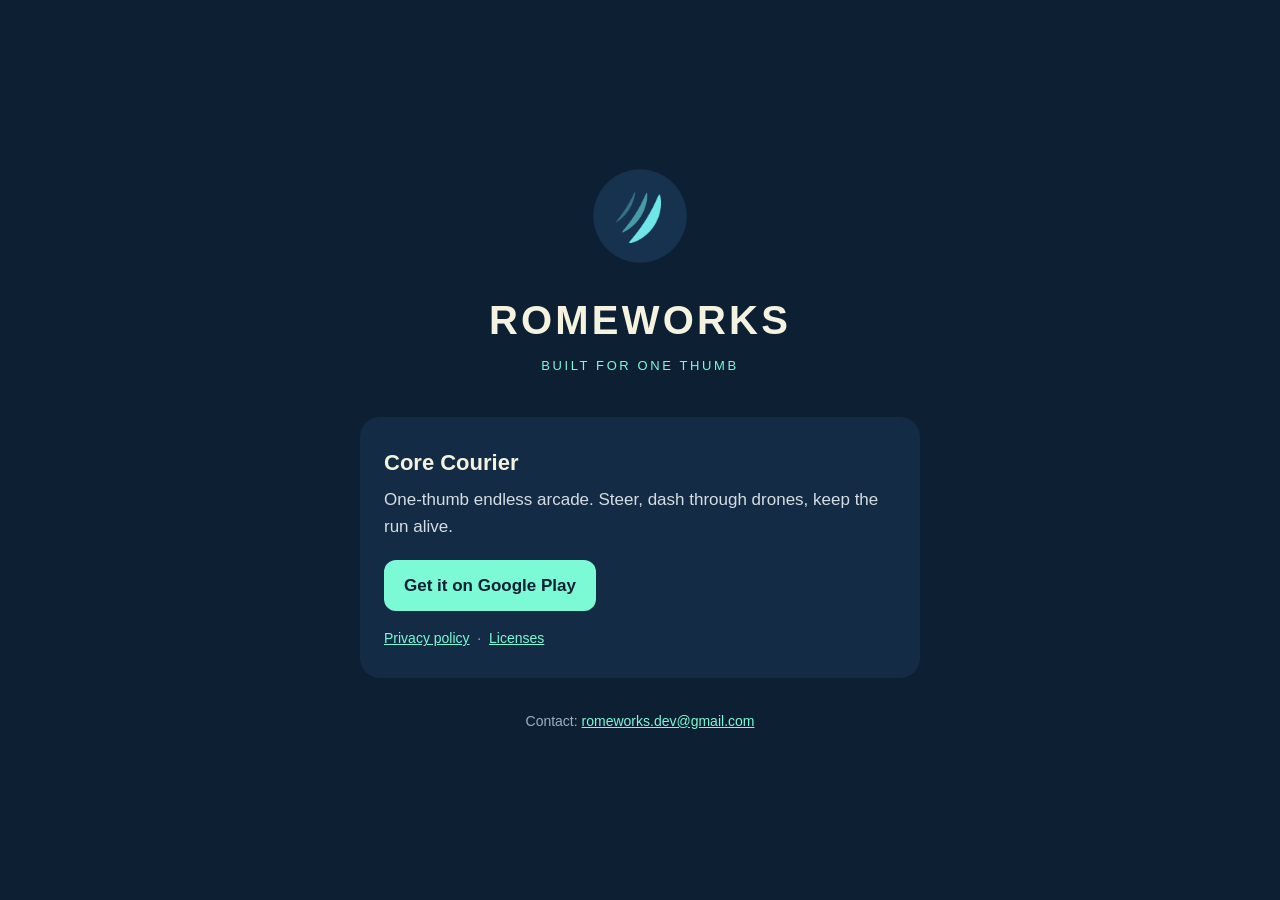
==== index.html @ 3db1e162 "Publish the Romeworks root site and app-ads.txt AdMob verifies an app by fetching app-ads.txt from t" ====
<!doctype html>
<html lang="en">
<head>
<meta charset="utf-8">
<meta name="viewport" content="width=device-width, initial-scale=1">
<title>Romeworks</title>
<meta name="description" content="Romeworks makes small, fast games and apps for phones, built for one thumb.">
<link rel="icon" type="image/png" href="icon.png">
<style>
  :root { --ink: #0d1f33; --panel: #132b44; --cream: #f5f2df; --mint: #7cf9d5; --muted: #9bb1bd; }
  * { box-sizing: border-box; }
  body { margin: 0; min-height: 100vh; background: var(--ink); color: var(--cream);
         font: 17px/1.6 -apple-system, "Segoe UI", Roboto, "Noto Sans", sans-serif;
         display: flex; align-items: center; justify-content: center; padding: 48px 16px; }
  main { width: 100%; max-width: 560px; text-align: center; }
  .mark { width: 96px; height: 96px; }
  h1 { font-size: 40px; letter-spacing: 0.08em; margin: 16px 0 4px; }
  .tag { color: var(--mint); letter-spacing: 0.2em; font-size: 13px; text-transform: uppercase; margin: 0 0 40px; }
  section { background: var(--panel); border-radius: 20px; padding: 28px 24px; text-align: left; }
  h2 { font-size: 22px; margin: 0 0 6px; }
  p { margin: 0 0 14px; color: #d5dde3; }
  a { color: var(--mint); }
  .play { display: inline-block; background: var(--mint); color: var(--ink); text-decoration: none;
          font-weight: 600; padding: 12px 20px; border-radius: 12px; margin: 6px 0 16px; }
  .small { font-size: 14px; color: var(--muted); margin: 0; }
  footer { margin-top: 32px; font-size: 14px; color: var(--muted); }
</style>
</head>
<body>
<main>
  <img class="mark" src="icon.png" alt="Romeworks logo">
  <h1>ROMEWORKS</h1>
  <p class="tag">Built for one thumb</p>

  <section>
    <h2>Core Courier</h2>
    <p>One-thumb endless arcade. Steer, dash through drones, keep the run alive.</p>
    <a class="play" href="https://play.google.com/store/apps/details?id=core.courier">Get it on Google Play</a>
    <p class="small">
      <a href="https://romeonombrejr.github.io/core-courier-site/privacy.html">Privacy policy</a>
      &nbsp;·&nbsp;
      <a href="https://romeonombrejr.github.io/core-courier-site/licenses.html">Licenses</a>
    </p>
  </section>

  <footer>Contact: <a href="mailto:romeworks.dev@gmail.com">romeworks.dev@gmail.com</a></footer>
</main>
</body>
</html>
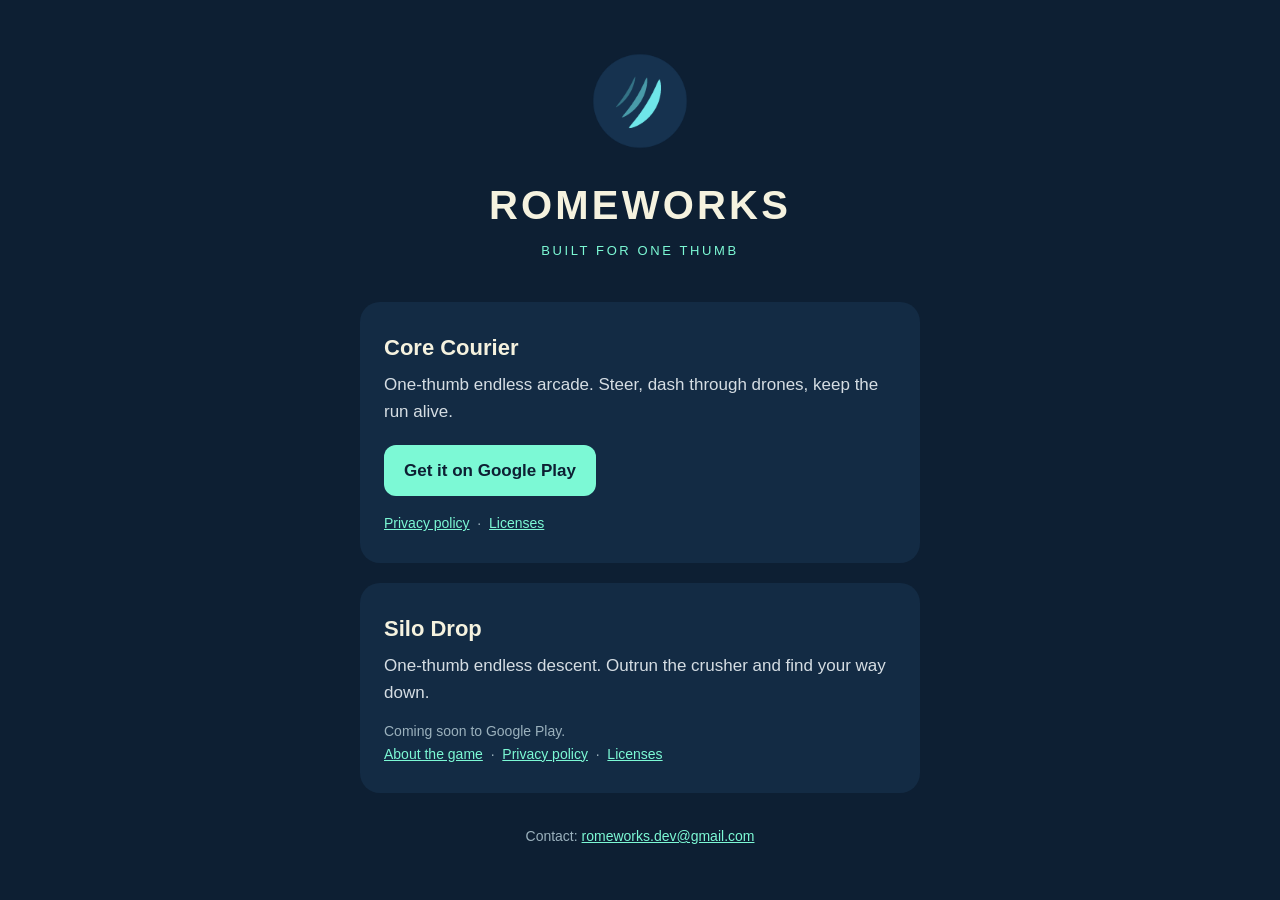
==== commit 6fa35ae4: "Add Silo Drop: its page, privacy policy and licenses silo-drop/ is copied from docs/ in the silo-dro" ====
--- a/index.html
+++ b/index.html
@@ -17,6 +17,7 @@
   h1 { font-size: 40px; letter-spacing: 0.08em; margin: 16px 0 4px; }
   .tag { color: var(--mint); letter-spacing: 0.2em; font-size: 13px; text-transform: uppercase; margin: 0 0 40px; }
   section { background: var(--panel); border-radius: 20px; padding: 28px 24px; text-align: left; }
+  section + section { margin-top: 20px; }
   h2 { font-size: 22px; margin: 0 0 6px; }
   p { margin: 0 0 14px; color: #d5dde3; }
   a { color: var(--mint); }
@@ -43,6 +44,19 @@
     </p>
   </section>
 
+  <section>
+    <h2>Silo Drop</h2>
+    <p>One-thumb endless descent. Outrun the crusher and find your way down.</p>
+    <p class="small">Coming soon to Google Play.</p>
+    <p class="small">
+      <a href="silo-drop/">About the game</a>
+      &nbsp;·&nbsp;
+      <a href="silo-drop/privacy.html">Privacy policy</a>
+      &nbsp;·&nbsp;
+      <a href="silo-drop/licenses.html">Licenses</a>
+    </p>
+  </section>
+
   <footer>Contact: <a href="mailto:romeworks.dev@gmail.com">romeworks.dev@gmail.com</a></footer>
 </main>
 </body>
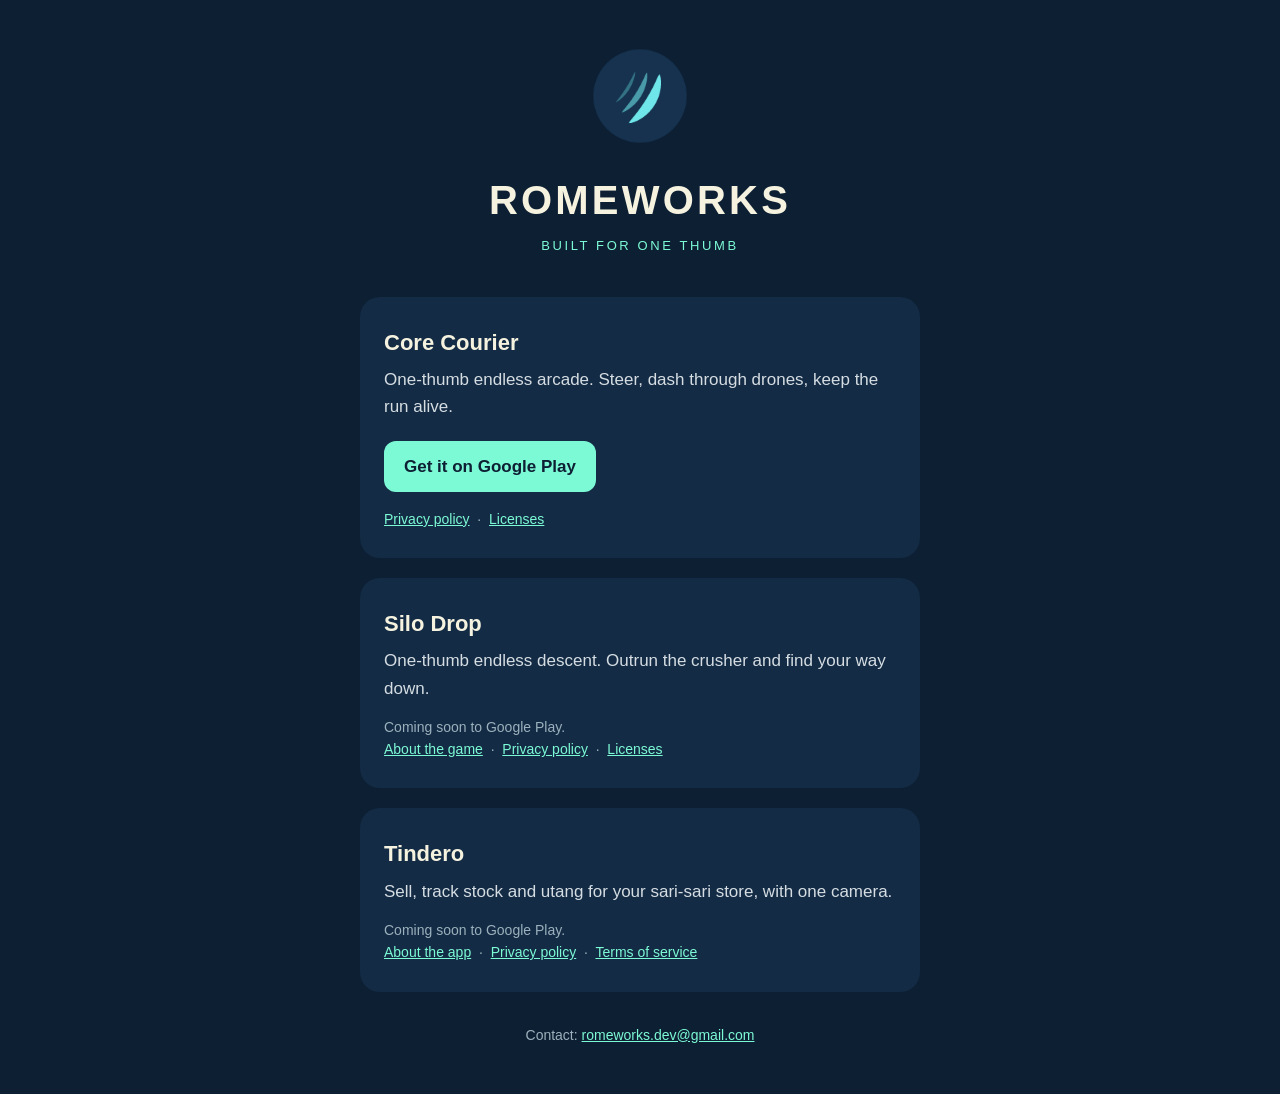
==== commit 1e538d6f: "Add Tindero: its page, privacy policy and terms of service Co-Authored-By: Claude Opus 5.5 <noreply@" ====
--- a/index.html
+++ b/index.html
@@ -57,6 +57,19 @@
     </p>
   </section>
 
+  <section>
+    <h2>Tindero</h2>
+    <p>Sell, track stock and utang for your sari-sari store, with one camera.</p>
+    <p class="small">Coming soon to Google Play.</p>
+    <p class="small">
+      <a href="tindero/">About the app</a>
+      &nbsp;·&nbsp;
+      <a href="tindero/privacy.html">Privacy policy</a>
+      &nbsp;·&nbsp;
+      <a href="tindero/terms.html">Terms of service</a>
+    </p>
+  </section>
+
   <footer>Contact: <a href="mailto:romeworks.dev@gmail.com">romeworks.dev@gmail.com</a></footer>
 </main>
 </body>
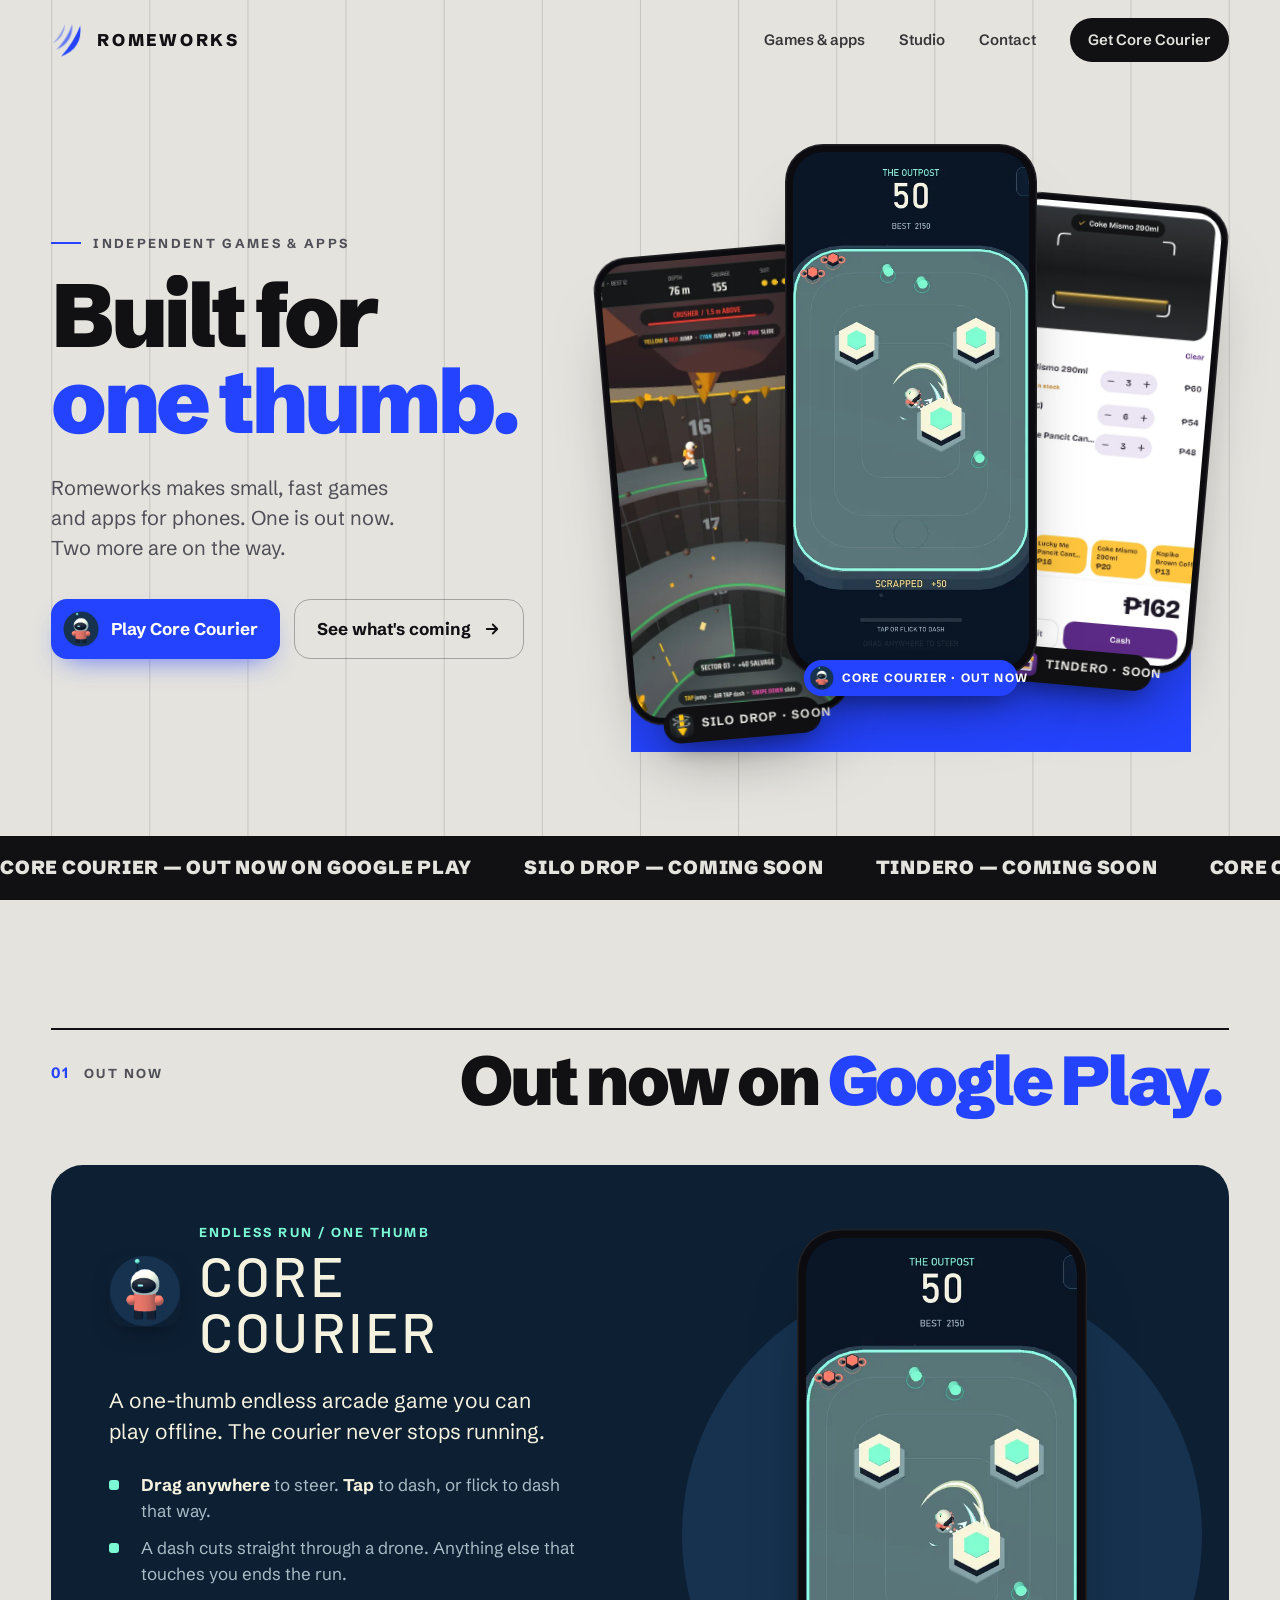
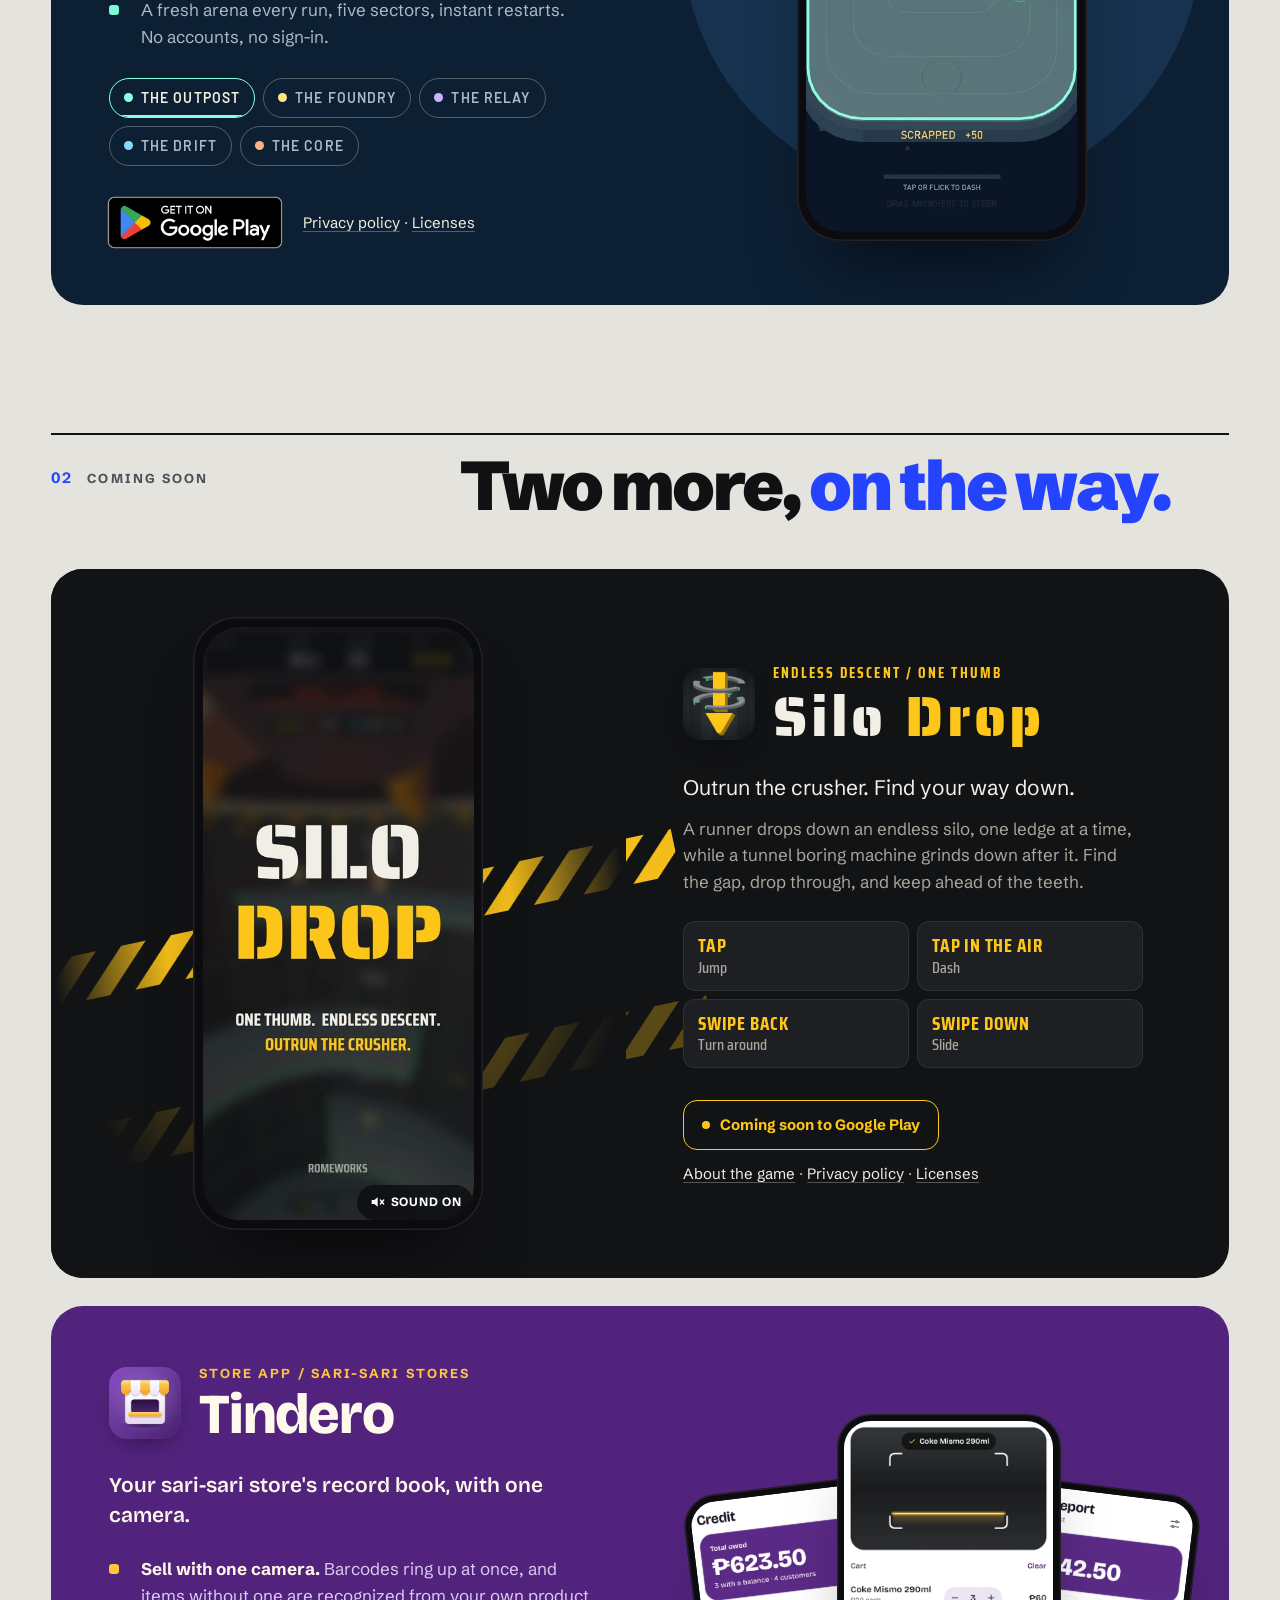
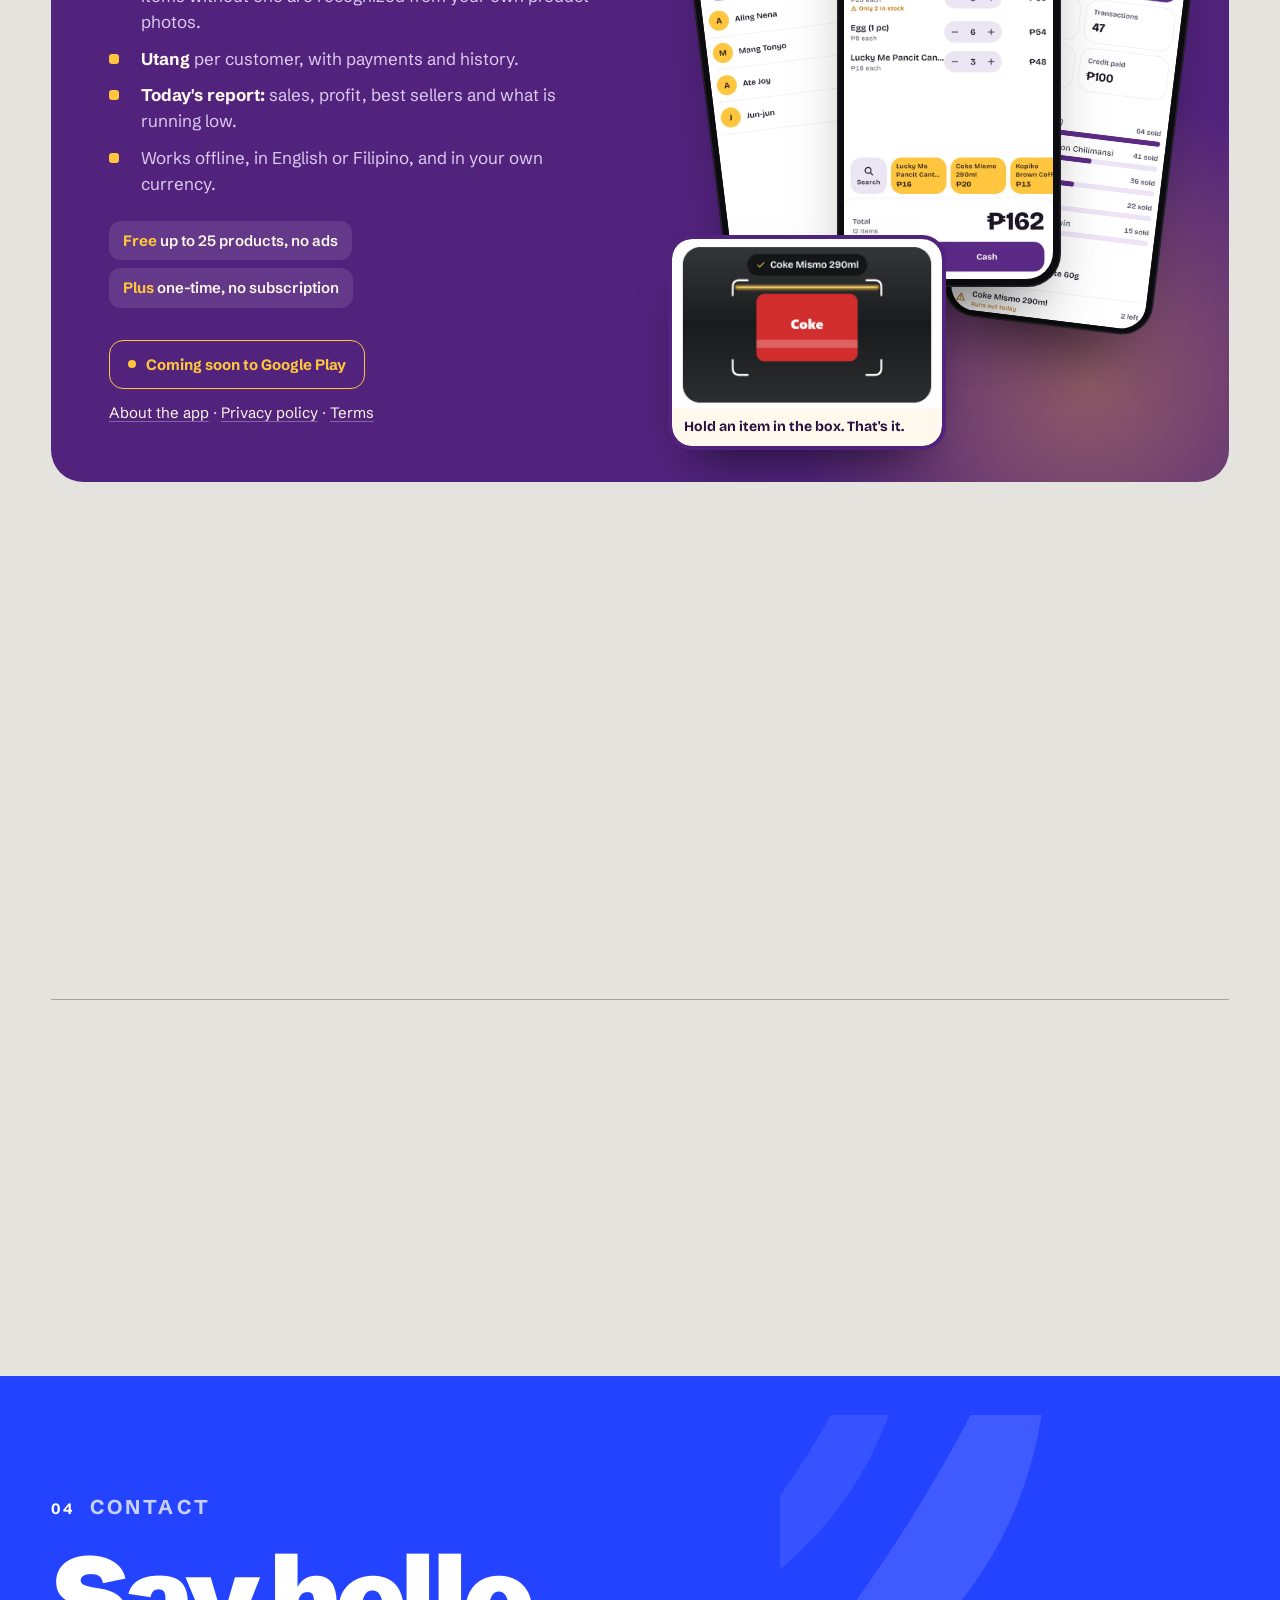
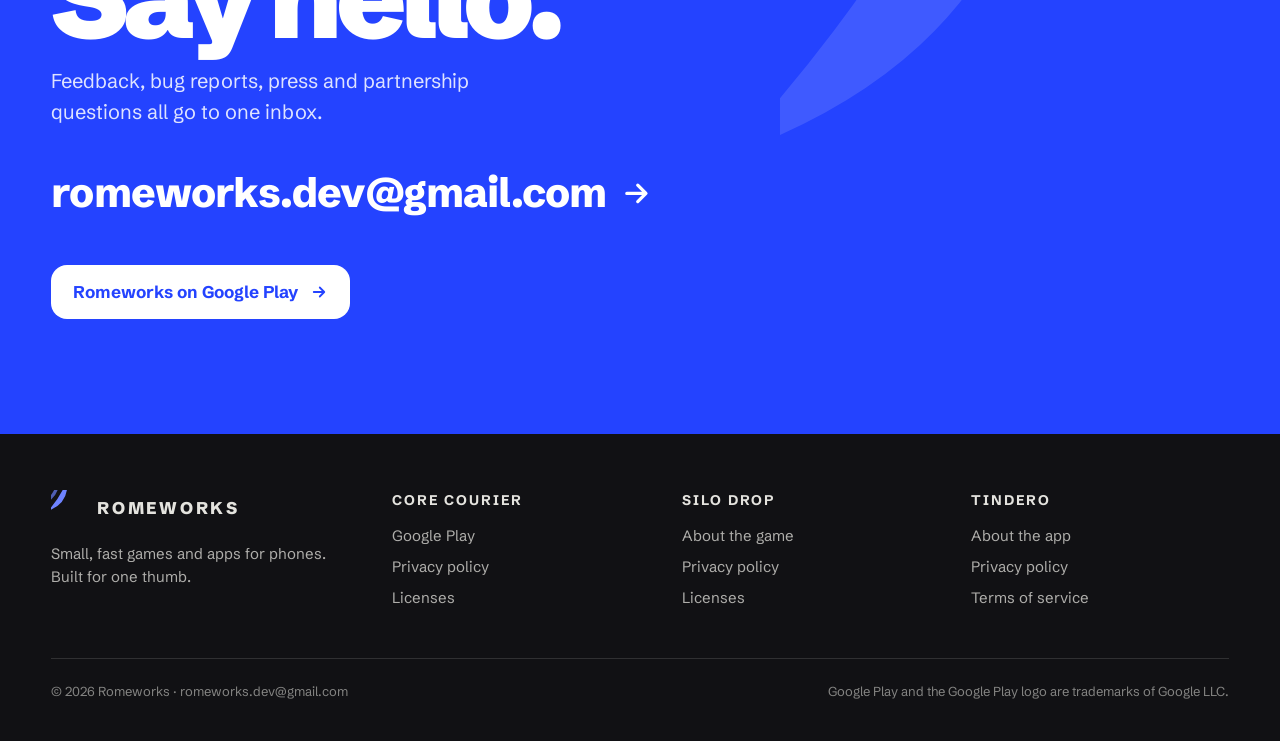
==== commit 5226487b: "Redesign the Romeworks site: Concrete & Cobalt studio look New homepage with an animated hero, Core " ====
--- a/index.html
+++ b/index.html
@@ -3,74 +3,298 @@
 <head>
 <meta charset="utf-8">
 <meta name="viewport" content="width=device-width, initial-scale=1">
-<title>Romeworks</title>
-<meta name="description" content="Romeworks makes small, fast games and apps for phones, built for one thumb.">
-<link rel="icon" type="image/png" href="icon.png">
-<style>
-  :root { --ink: #0d1f33; --panel: #132b44; --cream: #f5f2df; --mint: #7cf9d5; --muted: #9bb1bd; }
-  * { box-sizing: border-box; }
-  body { margin: 0; min-height: 100vh; background: var(--ink); color: var(--cream);
-         font: 17px/1.6 -apple-system, "Segoe UI", Roboto, "Noto Sans", sans-serif;
-         display: flex; align-items: center; justify-content: center; padding: 48px 16px; }
-  main { width: 100%; max-width: 560px; text-align: center; }
-  .mark { width: 96px; height: 96px; }
-  h1 { font-size: 40px; letter-spacing: 0.08em; margin: 16px 0 4px; }
-  .tag { color: var(--mint); letter-spacing: 0.2em; font-size: 13px; text-transform: uppercase; margin: 0 0 40px; }
-  section { background: var(--panel); border-radius: 20px; padding: 28px 24px; text-align: left; }
-  section + section { margin-top: 20px; }
-  h2 { font-size: 22px; margin: 0 0 6px; }
-  p { margin: 0 0 14px; color: #d5dde3; }
-  a { color: var(--mint); }
-  .play { display: inline-block; background: var(--mint); color: var(--ink); text-decoration: none;
-          font-weight: 600; padding: 12px 20px; border-radius: 12px; margin: 6px 0 16px; }
-  .small { font-size: 14px; color: var(--muted); margin: 0; }
-  footer { margin-top: 32px; font-size: 14px; color: var(--muted); }
-</style>
+<title>Romeworks: games and apps built for one thumb</title>
+<meta name="description" content="Romeworks makes small, fast games and apps for phones, built for one thumb. Core Courier is out now on Google Play; Silo Drop and Tindero are coming soon.">
+<link rel="canonical" href="https://romeworks.github.io/">
+<meta name="theme-color" content="#e4e3de">
+<link rel="icon" href="assets/img/mark.svg" type="image/svg+xml">
+<link rel="icon" href="assets/img/icon-192.png" type="image/png" sizes="192x192">
+<link rel="apple-touch-icon" href="assets/img/icon-180.png">
+<meta property="og:type" content="website">
+<meta property="og:site_name" content="Romeworks">
+<meta property="og:title" content="Romeworks: built for one thumb">
+<meta property="og:description" content="Small, fast games and apps for phones. Core Courier is out now; Silo Drop and Tindero are coming soon.">
+<meta property="og:url" content="https://romeworks.github.io/">
+<meta property="og:image" content="https://romeworks.github.io/assets/img/og-home.png">
+<meta property="og:image:width" content="1200">
+<meta property="og:image:height" content="630">
+<meta name="twitter:card" content="summary_large_image">
+<link rel="preload" href="assets/fonts/schibsted-grotesk-normal-400-900-latin.woff2" as="font" type="font/woff2" crossorigin>
+<link rel="stylesheet" href="assets/site.css">
+<script src="assets/site.js" defer></script>
 </head>
 <body>
+<svg width="0" height="0" style="position:absolute" aria-hidden="true">
+  <symbol id="mark" viewBox="112 112 288 300">
+    <path fill="currentColor" fill-opacity="0.42" d="M230 125Q229 239 127 290Q197 219 230 125Z"/>
+    <path fill="currentColor" fill-opacity="0.68" d="M292 130Q299 283 158 343Q250 252 292 130Z"/>
+    <path fill="currentColor" d="M360 140Q381 334 197 400Q303 286 360 140Z"/>
+  </symbol>
+  <symbol id="arrow" viewBox="0 0 24 24">
+    <path d="M5 12h13M13 6l6 6-6 6" fill="none" stroke="currentColor" stroke-width="2.4" stroke-linecap="round" stroke-linejoin="round"/>
+  </symbol>
+  <symbol id="sound-off" viewBox="0 0 24 24">
+    <path d="M4 9h4l5-4v14l-5-4H4z" fill="currentColor"/><path d="M17 9l5 6M22 9l-5 6" stroke="currentColor" stroke-width="2" stroke-linecap="round"/>
+  </symbol>
+  <symbol id="sound-on" viewBox="0 0 24 24">
+    <path d="M4 9h4l5-4v14l-5-4H4z" fill="currentColor"/><path d="M16.5 8.5a5 5 0 0 1 0 7M19 6a8.5 8.5 0 0 1 0 12" fill="none" stroke="currentColor" stroke-width="2" stroke-linecap="round"/>
+  </symbol>
+</svg>
+
+<header class="nav">
+  <div class="wrap">
+    <a class="brand" href="./" aria-label="Romeworks home">
+      <svg class="mark mark-anim" viewBox="112 112 288 300" aria-hidden="true">
+        <path fill="currentColor" fill-opacity="0.42" d="M230 125Q229 239 127 290Q197 219 230 125Z"/>
+        <path fill="currentColor" fill-opacity="0.68" d="M292 130Q299 283 158 343Q250 252 292 130Z"/>
+        <path fill="currentColor" d="M360 140Q381 334 197 400Q303 286 360 140Z"/>
+      </svg>ROMEWORKS</a>
+    <button class="menu-btn" aria-label="Menu" aria-expanded="false" aria-controls="links"><i></i></button>
+    <nav class="links" id="links" aria-label="Main">
+      <a href="#work">Games &amp; apps</a>
+      <a href="#studio">Studio</a>
+      <a href="#contact">Contact</a>
+      <a class="pill" href="https://play.google.com/store/apps/details?id=core.courier">Get Core Courier</a>
+    </nav>
+  </div>
+</header>
+
 <main>
-  <img class="mark" src="icon.png" alt="Romeworks logo">
-  <h1>ROMEWORKS</h1>
-  <p class="tag">Built for one thumb</p>
-
-  <section>
-    <h2>Core Courier</h2>
-    <p>One-thumb endless arcade. Steer, dash through drones, keep the run alive.</p>
-    <a class="play" href="https://play.google.com/store/apps/details?id=core.courier">Get it on Google Play</a>
-    <p class="small">
-      <a href="https://romeonombrejr.github.io/core-courier-site/privacy.html">Privacy policy</a>
-      &nbsp;·&nbsp;
-      <a href="https://romeonombrejr.github.io/core-courier-site/licenses.html">Licenses</a>
-    </p>
-  </section>
-
-  <section>
-    <h2>Silo Drop</h2>
-    <p>One-thumb endless descent. Outrun the crusher and find your way down.</p>
-    <p class="small">Coming soon to Google Play.</p>
-    <p class="small">
-      <a href="silo-drop/">About the game</a>
-      &nbsp;·&nbsp;
-      <a href="silo-drop/privacy.html">Privacy policy</a>
-      &nbsp;·&nbsp;
-      <a href="silo-drop/licenses.html">Licenses</a>
-    </p>
-  </section>
-
-  <section>
-    <h2>Tindero</h2>
-    <p>Sell, track stock and utang for your sari-sari store, with one camera.</p>
-    <p class="small">Coming soon to Google Play.</p>
-    <p class="small">
-      <a href="tindero/">About the app</a>
-      &nbsp;·&nbsp;
-      <a href="tindero/privacy.html">Privacy policy</a>
-      &nbsp;·&nbsp;
-      <a href="tindero/terms.html">Terms of service</a>
-    </p>
-  </section>
-
-  <footer>Contact: <a href="mailto:romeworks.dev@gmail.com">romeworks.dev@gmail.com</a></footer>
+<section class="hero">
+  <div class="wrap">
+    <div class="copy">
+      <p class="eyebrow rise" style="--d:.1s">Independent games &amp; apps</p>
+      <h1>
+        <span class="line"><span style="--d:.15s">Built for</span></span>
+        <span class="line"><span style="--d:.27s"><em>one thumb.</em></span></span>
+      </h1>
+      <p class="lede rise" style="--d:.45s">Romeworks makes small, fast games and apps for phones. One is out now. Two more are on the way.</p>
+      <div class="ctas rise" style="--d:.6s">
+        <a class="btn btn-primary" href="https://play.google.com/store/apps/details?id=core.courier"><img src="assets/img/cc/icon.png" alt="" width="36" height="36">Play Core Courier</a>
+        <a class="btn btn-ghost" href="#soon">See what's coming <svg class="arrow" aria-hidden="true"><use href="#arrow"/></svg></a>
+      </div>
+    </div>
+    <div class="stage" aria-hidden="true">
+      <div class="block"></div>
+      <div class="layer sd"><div class="phone"><div class="screen"><img src="assets/img/sd/crusher.webp" alt="" width="540" height="960"></div>
+        <span class="chip"><img src="assets/img/sd/icon.png" alt="">Silo Drop · Soon</span></div></div>
+      <div class="layer td"><div class="phone"><div class="screen"><img src="assets/img/td/sell.webp" alt="" width="560" height="1204"></div>
+        <span class="chip"><img src="assets/img/td/icon.png" alt="">Tindero · Soon</span></div></div>
+      <div class="layer cc"><div class="phone"><div class="screen"><img src="assets/img/cc/02-dash.webp" alt="" width="540" height="960"></div>
+        <span class="chip live"><img src="assets/img/cc/icon.png" alt="">Core Courier · Out now</span></div></div>
+    </div>
+  </div>
+</section>
+
+<div class="ticker" aria-label="Core Courier is out now on Google Play. Silo Drop and Tindero are coming soon.">
+  <div class="ticker-track" aria-hidden="true">
+    <span><a href="#core-courier" tabindex="-1">Core Courier — out now on Google Play</a><svg class="mark"><use href="#mark"/></svg><a href="#silo-drop" tabindex="-1">Silo Drop — coming soon</a><svg class="mark"><use href="#mark"/></svg><a href="#tindero" tabindex="-1">Tindero — coming soon</a><svg class="mark"><use href="#mark"/></svg></span>
+    <span><a href="#core-courier" tabindex="-1">Core Courier — out now on Google Play</a><svg class="mark"><use href="#mark"/></svg><a href="#silo-drop" tabindex="-1">Silo Drop — coming soon</a><svg class="mark"><use href="#mark"/></svg><a href="#tindero" tabindex="-1">Tindero — coming soon</a><svg class="mark"><use href="#mark"/></svg></span>
+  </div>
+</div>
+
+<section class="section" id="work">
+  <div class="wrap">
+    <header class="sec-head" data-reveal>
+      <p class="sec-tag"><b>01</b> Out now</p>
+      <h2>Out now on <em>Google Play.</em></h2>
+    </header>
+
+    <article class="product theme-cc" id="core-courier" data-reveal>
+      <div class="p-copy">
+        <div class="p-head">
+          <img class="p-icon" src="assets/img/cc/icon.png" alt="Core Courier icon" width="72" height="72">
+          <div>
+            <p class="p-kicker">Endless run / One thumb</p>
+            <h3 class="p-title">Core Courier</h3>
+          </div>
+        </div>
+        <p class="p-lede">A one-thumb endless arcade game you can play offline. The courier never stops running.</p>
+        <ul class="p-points">
+          <li><span><b>Drag anywhere</b> to steer. <b>Tap</b> to dash, or flick to dash that way.</span></li>
+          <li><span>A dash cuts straight through a drone. Anything else that touches you ends the run.</span></li>
+          <li><span>A fresh arena every run, five sectors, instant restarts. No accounts, no sign-in.</span></li>
+        </ul>
+        <div class="arenas" role="tablist" aria-label="Sectors" data-cycle-tabs="cc-cycle">
+          <button class="arena" role="tab" style="--c:#8cffe3">The Outpost</button>
+          <button class="arena" role="tab" style="--c:#ffe67d">The Foundry</button>
+          <button class="arena" role="tab" style="--c:#cbb4ff">The Relay</button>
+          <button class="arena" role="tab" style="--c:#84daff">The Drift</button>
+          <button class="arena" role="tab" style="--c:#ffb086">The Core</button>
+        </div>
+        <div class="p-actions">
+          <a class="play-badge" href="https://play.google.com/store/apps/details?id=core.courier"><img src="assets/img/google-play-badge.png" alt="Get it on Google Play" width="646" height="250"></a>
+          <p class="p-links"><a href="https://romeonombrejr.github.io/core-courier-site/privacy.html">Privacy policy</a> · <a href="https://romeonombrejr.github.io/core-courier-site/licenses.html">Licenses</a></p>
+        </div>
+      </div>
+      <div class="p-media">
+        <div class="phone cycle" id="cc-cycle" data-cycle style="--w:290px">
+          <div class="screen">
+            <img class="on" src="assets/img/cc/02-dash.webp" alt="Core Courier: the courier dashes through a drone in the Outpost" width="540" height="960">
+            <img src="assets/img/cc/03-foundry.webp" alt="The Foundry sector" width="540" height="960" loading="lazy">
+            <img src="assets/img/cc/04-relay.webp" alt="The Relay sector" width="540" height="960" loading="lazy">
+            <img src="assets/img/cc/05-drift.webp" alt="The Drift sector" width="540" height="960" loading="lazy">
+            <img src="assets/img/cc/06-core.webp" alt="The Core sector" width="540" height="960" loading="lazy">
+          </div>
+        </div>
+      </div>
+    </article>
+  </div>
+</section>
+
+<section class="section" id="soon">
+  <div class="wrap">
+    <header class="sec-head" data-reveal>
+      <p class="sec-tag"><b>02</b> Coming soon</p>
+      <h2>Two more, <em>on the way.</em></h2>
+    </header>
+
+    <article class="product theme-sd flip" id="silo-drop" data-reveal>
+      <div class="p-copy">
+        <div class="p-head">
+          <img class="p-icon" src="assets/img/sd/icon.png" alt="Silo Drop icon" width="72" height="72">
+          <div>
+            <p class="p-kicker">Endless descent / One thumb</p>
+            <h3 class="p-title">Silo <span>Drop</span></h3>
+          </div>
+        </div>
+        <p class="p-lede">Outrun the crusher. Find your way down.</p>
+        <p class="p-body">A runner drops down an endless silo, one ledge at a time, while a tunnel boring machine grinds down after it. Find the gap, drop through, and keep ahead of the teeth.</p>
+        <div class="controls">
+          <div><b>Tap</b>Jump</div>
+          <div><b>Tap in the air</b>Dash</div>
+          <div><b>Swipe back</b>Turn around</div>
+          <div><b>Swipe down</b>Slide</div>
+        </div>
+        <div class="p-actions">
+          <span class="soon-pill">Coming soon to Google Play</span>
+          <p class="p-links"><a href="silo-drop/">About the game</a> · <a href="silo-drop/privacy.html">Privacy policy</a> · <a href="silo-drop/licenses.html">Licenses</a></p>
+        </div>
+      </div>
+      <div class="p-media">
+        <div class="hazard"></div><div class="hazard two"></div>
+        <div class="phone" style="--w:290px">
+          <div class="screen">
+            <video id="sd-trailer" muted loop playsinline preload="none" poster="assets/img/sd/trailer-poster.jpg" data-inview aria-label="Silo Drop trailer">
+              <source src="assets/video/silo-drop-trailer.mp4" type="video/mp4">
+            </video>
+          </div>
+          <button class="sound" data-sound="sd-trailer" aria-pressed="false">
+            <svg class="off-icon" aria-hidden="true"><use href="#sound-off"/></svg><svg class="on-icon" aria-hidden="true"><use href="#sound-on"/></svg><span class="label">Sound on</span>
+          </button>
+        </div>
+      </div>
+    </article>
+
+    <article class="product theme-td" id="tindero" data-reveal>
+      <div class="p-copy">
+        <div class="p-head">
+          <img class="p-icon" src="assets/img/td/icon.png" alt="Tindero icon" width="72" height="72">
+          <div>
+            <p class="p-kicker">Store app / Sari-sari stores</p>
+            <h3 class="p-title">Tindero</h3>
+          </div>
+        </div>
+        <p class="p-lede">Your sari-sari store's record book, with one camera.</p>
+        <ul class="p-points">
+          <li><span><b>Sell with one camera.</b> Barcodes ring up at once, and items without one are recognized from your own product photos.</span></li>
+          <li><span><b>Utang</b> per customer, with payments and history.</span></li>
+          <li><span><b>Today's report:</b> sales, profit, best sellers and what is running low.</span></li>
+          <li><span>Works offline, in English or Filipino, and in your own currency.</span></li>
+        </ul>
+        <div class="price-row"><span><b>Free</b> up to 25 products, no ads</span><span><b>Plus</b> one-time, no subscription</span></div>
+        <div class="p-actions">
+          <span class="soon-pill">Coming soon to Google Play</span>
+          <p class="p-links"><a href="tindero/">About the app</a> · <a href="tindero/privacy.html">Privacy policy</a> · <a href="tindero/terms.html">Terms</a></p>
+        </div>
+      </div>
+      <div class="p-media">
+        <div class="fan" data-reveal>
+          <div class="phone f1"><div class="screen"><img src="assets/img/td/credit.webp" alt="Tindero: what each customer owes" width="560" height="1204" loading="lazy"></div></div>
+          <div class="phone f2"><div class="screen"><img src="assets/img/td/sell.webp" alt="Tindero: selling with the camera" width="560" height="1204" loading="lazy"></div></div>
+          <div class="phone f3"><div class="screen"><img src="assets/img/td/report.webp" alt="Tindero: today's report" width="560" height="1204" loading="lazy"></div></div>
+        </div>
+        <figure class="scan-card" style="margin:0">
+          <video muted loop playsinline preload="none" poster="assets/img/td/scan-poster.jpg" data-inview aria-label="Tindero recognizing a can by its barcode and garlic from a photo">
+            <source src="assets/video/tindero-scan.mp4" type="video/mp4">
+          </video>
+          <figcaption><p>Hold an item in the box. That's it.</p></figcaption>
+        </figure>
+      </div>
+    </article>
+  </div>
+</section>
+
+<section class="section" id="studio">
+  <div class="wrap">
+    <header class="sec-head" data-reveal>
+      <p class="sec-tag"><b>03</b> Studio</p>
+      <h2>Small, fast things for <em>the phone in your hand.</em></h2>
+    </header>
+    <div class="studio-top" data-reveal>
+      <div></div>
+      <p>Romeworks is an independent studio making games and apps for Android. Everything is designed around one hand and a few spare seconds, and each one gets a look of its own.</p>
+    </div>
+    <ol class="principles">
+      <li data-reveal style="--d:0s"><span class="n">01</span><h3>One thumb</h3><p>Every control sits under one thumb, so it works standing in line or with a bag in the other hand.</p></li>
+      <li data-reveal style="--d:.08s"><span class="n">02</span><h3>Plays offline</h3><p>No signal, no problem. The games run without a connection and Tindero keeps its records on the phone.</p></li>
+      <li data-reveal style="--d:.16s"><span class="n">03</span><h3>No accounts</h3><p>Nothing to sign up for. Open it and go.</p></li>
+      <li data-reveal style="--d:.24s"><span class="n">04</span><h3>Its own look</h3><p>Each game and app gets its own colors and type, so none of them feels like a reskin of the last.</p></li>
+    </ol>
+  </div>
+</section>
+
+<section class="contact" id="contact">
+  <svg class="big-mark" viewBox="112 112 288 300" aria-hidden="true"><use href="#mark"/></svg>
+  <div class="wrap">
+    <p class="sec-tag" data-reveal><b>04</b> Contact</p>
+    <h2 data-reveal>Say hello.</h2>
+    <p data-reveal>Feedback, bug reports, press and partnership questions all go to one inbox.</p>
+    <div class="contact-actions" data-reveal>
+      <a class="mail" href="mailto:romeworks.dev@gmail.com">romeworks.dev@gmail.com <svg class="arrow" aria-hidden="true"><use href="#arrow"/></svg></a>
+    </div>
+    <a class="btn btn-light" href="https://play.google.com/store/apps/developer?id=Romeworks" data-reveal>Romeworks on Google Play <svg class="arrow" aria-hidden="true"><use href="#arrow"/></svg></a>
+  </div>
+</section>
 </main>
+
+<footer class="foot">
+  <div class="wrap">
+    <div class="top">
+      <div>
+        <a class="brand" href="./"><svg class="mark" viewBox="112 112 288 300" aria-hidden="true"><use href="#mark"/></svg>ROMEWORKS</a>
+        <p style="margin:16px 0 0;max-width:34ch">Small, fast games and apps for phones. Built for one thumb.</p>
+      </div>
+      <div>
+        <h3>Core Courier</h3>
+        <ul>
+          <li><a href="https://play.google.com/store/apps/details?id=core.courier">Google Play</a></li>
+          <li><a href="https://romeonombrejr.github.io/core-courier-site/privacy.html">Privacy policy</a></li>
+          <li><a href="https://romeonombrejr.github.io/core-courier-site/licenses.html">Licenses</a></li>
+        </ul>
+      </div>
+      <div>
+        <h3>Silo Drop</h3>
+        <ul>
+          <li><a href="silo-drop/">About the game</a></li>
+          <li><a href="silo-drop/privacy.html">Privacy policy</a></li>
+          <li><a href="silo-drop/licenses.html">Licenses</a></li>
+        </ul>
+      </div>
+      <div>
+        <h3>Tindero</h3>
+        <ul>
+          <li><a href="tindero/">About the app</a></li>
+          <li><a href="tindero/privacy.html">Privacy policy</a></li>
+          <li><a href="tindero/terms.html">Terms of service</a></li>
+        </ul>
+      </div>
+    </div>
+    <div class="legal">
+      <span>© <span data-year>2026</span> Romeworks · <a href="mailto:romeworks.dev@gmail.com">romeworks.dev@gmail.com</a></span>
+      <span>Google Play and the Google Play logo are trademarks of Google LLC.</span>
+    </div>
+  </div>
+</footer>
 </body>
 </html>
--- a/assets/site.css
+++ b/assets/site.css
@@ -0,0 +1,441 @@
+/* Romeworks studio site. Concrete & Cobalt; each product card wears its own palette. */
+@import url("fonts/fonts.css");
+
+:root {
+  --bg: #e4e3de;
+  --bg-2: #d8d7d1;
+  --ink: #111114;
+  --muted: #4f4f57;
+  --line: rgba(17, 17, 20, 0.14);
+  --line-2: rgba(17, 17, 20, 0.3);
+  --cobalt: #2443ff;
+  --cobalt-deep: #1a30d6;
+  --font: "Schibsted Grotesk", system-ui, -apple-system, "Segoe UI", Roboto, sans-serif;
+  --pad: clamp(16px, 4vw, 56px);
+  --nav-h: 80px;
+  --ticker-h: 64px;
+  --ease: cubic-bezier(0.2, 0.7, 0.1, 1);
+  color-scheme: light;
+}
+
+* { box-sizing: border-box; }
+html { scroll-behavior: smooth; scroll-padding-top: var(--nav-h); -webkit-text-size-adjust: 100%; }
+body { margin: 0; background: var(--bg); color: var(--ink); font: 17px/1.55 var(--font); overflow-x: hidden; }
+img, video, svg { display: block; max-width: 100%; }
+a { color: inherit; }
+button { font: inherit; color: inherit; }
+::selection { background: var(--cobalt); color: #fff; }
+:focus-visible { outline: 3px solid var(--cobalt); outline-offset: 3px; border-radius: 6px; }
+.sr-only { position: absolute; width: 1px; height: 1px; overflow: hidden; clip: rect(0 0 0 0); white-space: nowrap; }
+
+/* Swiss column rules behind everything on concrete. */
+body::before { content: ""; position: fixed; inset: 0; z-index: -1; pointer-events: none;
+  background: linear-gradient(90deg, var(--line) 1px, transparent 1px) var(--pad) 0 / calc((100% - 2 * var(--pad)) / 12) 100%; }
+@media (max-width: 700px) {
+  body::before { background-size: calc((100% - 2 * var(--pad)) / 4) 100%; }
+}
+
+.wrap { width: 100%; max-width: 1440px; margin: 0 auto; padding: 0 var(--pad); }
+
+/* ---------- Mark ---------- */
+.mark path { transform-box: fill-box; transform-origin: 0% 100%; }
+.mark-anim path { animation: swipe 0.75s var(--ease) both; }
+.mark-anim path:nth-child(1) { animation-delay: 0.05s; }
+.mark-anim path:nth-child(2) { animation-delay: 0.14s; }
+.mark-anim path:nth-child(3) { animation-delay: 0.23s; }
+@keyframes swipe { from { opacity: 0; transform: translate(-40%, 30%) scale(0.4) rotate(-12deg); } }
+
+/* ---------- Nav ---------- */
+.nav { position: sticky; top: 0; z-index: 50; height: var(--nav-h); transition: background 0.3s, box-shadow 0.3s; }
+.nav .wrap { height: 100%; display: flex; align-items: center; justify-content: space-between; gap: 24px; }
+.nav.scrolled { background: rgba(228, 227, 222, 0.86); backdrop-filter: blur(14px); -webkit-backdrop-filter: blur(14px);
+  box-shadow: 0 1px 0 var(--line); }
+.brand { display: flex; align-items: center; gap: 12px; text-decoration: none; font-weight: 800; font-size: 17px; letter-spacing: 0.16em; }
+.brand .mark { width: 34px; height: 36px; color: var(--cobalt); }
+.links { display: flex; align-items: center; gap: 34px; font-weight: 600; font-size: 15px; }
+.links a { text-decoration: none; opacity: 0.82; position: relative; }
+.links a:not(.pill)::after { content: ""; position: absolute; left: 0; right: 0; bottom: -4px; height: 2px; background: var(--cobalt);
+  transform: scaleX(0); transform-origin: left; transition: transform 0.35s var(--ease); }
+.links a:not(.pill):hover { opacity: 1; }
+.links a:not(.pill):hover::after { transform: scaleX(1); }
+.pill { opacity: 1 !important; background: var(--ink); color: var(--bg); padding: 10px 18px; border-radius: 999px; transition: background 0.25s; }
+.pill:hover { background: var(--cobalt); color: #fff; }
+.menu-btn { display: none; width: 44px; height: 44px; border-radius: 12px; border: 1.5px solid var(--line-2); background: transparent;
+  align-items: center; justify-content: center; cursor: pointer; }
+.menu-btn i, .menu-btn i::before { display: block; width: 18px; height: 2px; background: var(--ink); transition: transform 0.3s var(--ease); }
+.menu-btn i { position: relative; transform: translateY(-3px); }
+.menu-btn i::before { content: ""; position: absolute; top: 6px; }
+.nav.open .menu-btn i { transform: rotate(45deg); }
+.nav.open .menu-btn i::before { transform: translateY(-6px) rotate(-90deg); }
+@media (max-width: 860px) {
+  :root { --nav-h: 68px; }
+  .menu-btn { display: flex; }
+  .links { position: absolute; top: var(--nav-h); left: 0; right: 0; flex-direction: column; align-items: stretch; gap: 0;
+    padding: 8px var(--pad) 20px; background: rgba(228, 227, 222, 0.97); backdrop-filter: blur(14px); -webkit-backdrop-filter: blur(14px);
+    box-shadow: 0 12px 24px -16px rgba(0, 0, 0, 0.3); font-size: 20px;
+    opacity: 0; visibility: hidden; transform: translateY(-8px); transition: opacity 0.25s, transform 0.3s var(--ease), visibility 0.3s; }
+  .links a { padding: 14px 0; border-bottom: 1px solid var(--line); }
+  .links .pill { margin-top: 16px; text-align: center; border-bottom: 0; }
+  .nav.open { background: rgba(228, 227, 222, 0.97); }
+  .nav.open .links { opacity: 1; visibility: visible; transform: none; }
+}
+
+/* ---------- Buttons ---------- */
+.btn { display: inline-flex; align-items: center; gap: 12px; padding: 14px 22px; border-radius: 16px; font-weight: 700; font-size: 17px;
+  text-decoration: none; transition: transform 0.25s var(--ease), background 0.25s, box-shadow 0.25s; }
+.btn:hover { transform: translateY(-2px); }
+.btn .arrow { width: 18px; height: 18px; transition: transform 0.25s var(--ease); }
+.btn:hover .arrow { transform: translateX(4px); }
+.btn img { width: 36px; height: 36px; border-radius: 9px; }
+.btn-primary { background: var(--cobalt); color: #fff; padding: 12px 22px 12px 12px; box-shadow: 0 12px 28px -14px rgba(36, 67, 255, 0.8); }
+.btn-primary:hover { background: var(--cobalt-deep); }
+.btn-ghost { border: 1.5px solid var(--line-2); }
+.btn-ghost:hover { border-color: var(--ink); }
+
+/* ---------- Phones ---------- */
+.phone { --w: 260px; position: relative; width: var(--w); aspect-ratio: 9 / 19; padding: calc(var(--w) * 0.032);
+  border-radius: calc(var(--w) * 0.15); background: #0c0c10;
+  box-shadow: 0 50px 70px -34px rgba(0, 0, 0, 0.6), inset 0 0 0 1.5px rgba(255, 255, 255, 0.09); }
+.phone > .screen { position: relative; width: 100%; height: 100%; overflow: hidden; border-radius: calc(var(--w) * 0.12); background: #000; }
+.screen > img, .screen > video { position: absolute; inset: 0; width: 100%; height: 100%; object-fit: cover; }
+.chip { position: absolute; left: 50%; bottom: -20px; transform: translateX(-50%); white-space: nowrap; display: inline-flex; align-items: center;
+  gap: 8px; padding: 6px 14px 6px 6px; border-radius: 999px; font-weight: 700; font-size: 12px; letter-spacing: 0.1em; text-transform: uppercase;
+  background: var(--ink); color: var(--bg); box-shadow: 0 10px 24px -10px rgba(0, 0, 0, 0.5); }
+.chip img { width: 24px; height: 24px; border-radius: 7px; }
+.chip.live { background: var(--cobalt); color: #fff; }
+
+/* ---------- Hero ---------- */
+.hero { position: relative; }
+.hero .wrap { display: grid; grid-template-columns: 0.95fr 1.15fr; gap: 16px; align-items: center;
+  min-height: clamp(600px, calc(var(--vh, 100svh) - var(--nav-h) - var(--ticker-h)), 860px); padding-top: 8px; padding-bottom: 40px; }
+.eyebrow { display: inline-flex; align-items: center; gap: 12px; margin: 0; font-weight: 700; font-size: 13px; letter-spacing: 0.18em;
+  text-transform: uppercase; color: var(--muted); }
+.eyebrow::before { content: ""; width: 30px; height: 2px; background: var(--cobalt); }
+.hero h1 { font-weight: 900; font-size: clamp(58px, 7vw, 104px); line-height: 0.9; letter-spacing: -0.05em; margin: 22px 0 26px; }
+.hero h1 .line { display: block; overflow: hidden; padding-bottom: 0.06em; }
+.hero h1 .line > span { display: block; animation: lineUp 1s var(--ease) both; animation-delay: var(--d, 0s); }
+.hero h1 em { font-style: normal; color: var(--cobalt); white-space: nowrap; }
+@keyframes lineUp { from { transform: translateY(105%); } }
+.lede { font-size: 20px; line-height: 1.5; max-width: 31ch; margin: 0; color: var(--muted); }
+.ctas { display: flex; flex-wrap: wrap; gap: 14px; margin-top: 36px; }
+.rise { animation: rise 0.9s var(--ease) both; animation-delay: var(--d, 0s); }
+@keyframes rise { from { opacity: 0; transform: translateY(24px); } }
+
+.stage { position: relative; height: 620px; }
+.stage .block { position: absolute; left: 50%; top: 150px; width: 560px; height: 470px; margin-left: -280px; background: var(--cobalt);
+  transform-origin: 50% 100%; animation: grow 1.1s var(--ease) 0.25s both; }
+@keyframes grow { from { transform: scaleY(0); } }
+.layer { position: absolute; transform: translate3d(calc(var(--mx, 0) * var(--depth, 10px)), calc(var(--my, 0) * var(--depth, 10px)), 0);
+  transition: transform 0.6s var(--ease); }
+.layer .phone { animation: phoneIn 1.1s var(--ease) both, float 6s ease-in-out infinite; animation-delay: var(--d, 0s), calc(var(--d, 0s) + 1.1s); }
+@keyframes phoneIn { from { opacity: 0; translate: 0 80px; } }
+@keyframes float { 50% { translate: 0 -10px; } }
+.layer.sd { left: 18px; top: 118px; --depth: 14px; }
+.layer.sd .phone { --w: 222px; rotate: -5deg; --d: 0.35s; }
+.layer.cc { left: 50%; top: 12px; margin-left: -126px; z-index: 3; --depth: 6px; }
+.layer.cc .phone { --w: 252px; --d: 0.2s; }
+.layer.td { right: 18px; top: 66px; --depth: 18px; }
+.layer.td .phone { --w: 222px; rotate: 5deg; --d: 0.5s; }
+
+/* ---------- Ticker ---------- */
+.ticker { height: var(--ticker-h); overflow: hidden; display: flex; align-items: center; background: var(--ink); color: var(--bg);
+  font-weight: 900; font-size: 19px; letter-spacing: 0.04em; text-transform: uppercase; white-space: nowrap; }
+.ticker-track { display: flex; width: max-content; animation: marquee 38s linear infinite; }
+.ticker:hover .ticker-track { animation-play-state: paused; }
+.ticker-track span { display: inline-flex; align-items: center; gap: 26px; padding-right: 26px; }
+.ticker-track a { text-decoration: none; }
+.ticker-track a:hover { color: #fff; text-decoration: underline; text-decoration-color: var(--cobalt); text-underline-offset: 5px; }
+.ticker .mark { width: 20px; height: 22px; color: var(--cobalt); }
+@keyframes marquee { to { transform: translateX(-50%); } }
+
+/* ---------- Sections ---------- */
+.section { padding: clamp(80px, 10vw, 140px) 0 0; }
+.sec-head { display: grid; grid-template-columns: 1fr 2fr; gap: 24px; align-items: end; border-top: 2px solid var(--ink); padding-top: 18px;
+  margin-bottom: clamp(32px, 4vw, 56px); }
+.sec-tag { display: flex; gap: 14px; align-items: baseline; font-weight: 700; font-size: 13px; letter-spacing: 0.16em; text-transform: uppercase;
+  color: var(--muted); align-self: start; }
+.sec-tag b { color: var(--cobalt); font-size: 15px; }
+.sec-head h2 { margin: 0; font-weight: 900; font-size: clamp(40px, 5.4vw, 80px); line-height: 0.95; letter-spacing: -0.045em; }
+.sec-head h2 em { font-style: normal; color: var(--cobalt); }
+@media (max-width: 700px) { .sec-head { grid-template-columns: 1fr; gap: 14px; } }
+
+.js [data-reveal] { opacity: 0; transform: translateY(32px); transition: opacity 0.9s var(--ease), transform 0.9s var(--ease);
+  transition-delay: var(--d, 0s); }
+.js [data-reveal].in { opacity: 1; transform: none; }
+
+/* ---------- Product cards ---------- */
+.product { position: relative; isolation: isolate; overflow: hidden; display: grid; grid-template-columns: 1.05fr 1fr; border-radius: 32px;
+  background: var(--p-bg); color: var(--p-ink); min-height: 660px; }
+.product + .product { margin-top: 28px; }
+.product.flip { grid-template-columns: 1fr 1.05fr; }
+.product.flip .p-copy { order: 2; }
+.product > *, .page-hero .wrap > * { min-width: 0; }
+.p-copy { position: relative; z-index: 2; padding: clamp(28px, 4.5vw, 64px); display: flex; flex-direction: column; justify-content: center; }
+.p-media { position: relative; min-height: 560px; display: flex; align-items: center; justify-content: center; padding: 48px 24px; }
+.p-head { display: flex; align-items: center; gap: 18px; }
+.p-icon { width: 72px; height: 72px; border-radius: 18px; box-shadow: 0 10px 24px -12px rgba(0, 0, 0, 0.6); }
+.p-kicker { margin: 0 0 4px; font-weight: 700; font-size: 13px; letter-spacing: 0.16em; text-transform: uppercase; color: var(--p-accent); }
+.p-title { margin: 0; font-family: var(--p-display); font-weight: var(--p-display-w, 700); font-size: clamp(40px, 4.4vw, 60px); line-height: 1;
+  letter-spacing: var(--p-display-t, 0); }
+.p-lede { font-size: 21px; line-height: 1.45; margin: 26px 0 0; max-width: 34ch; }
+.p-body { color: var(--p-muted); margin: 14px 0 0; max-width: 46ch; }
+.p-points { list-style: none; padding: 0; margin: 26px 0 0; display: grid; gap: 10px; color: var(--p-muted); max-width: 48ch; }
+.p-points li { display: grid; grid-template-columns: 22px 1fr; gap: 10px; }
+.p-points li::before { content: ""; width: 10px; height: 10px; margin-top: 8px; border-radius: 3px; background: var(--p-accent); }
+.p-points b { color: var(--p-ink); }
+.p-actions { display: flex; flex-wrap: wrap; align-items: center; gap: 12px 22px; margin-top: 32px; }
+.play-badge { display: block; margin: -14px; transition: transform 0.25s var(--ease); }
+.play-badge:hover { transform: translateY(-2px); }
+.play-badge img { width: 200px; height: auto; }
+.soon-pill { display: inline-flex; align-items: center; gap: 10px; padding: 12px 18px; border-radius: 14px; border: 1.5px solid var(--p-accent);
+  color: var(--p-accent); font-weight: 700; font-size: 15px; }
+.soon-pill::before { content: ""; width: 8px; height: 8px; border-radius: 50%; background: currentColor; animation: pulse 1.8s ease-in-out infinite; }
+@keyframes pulse { 50% { opacity: 0.25; } }
+.p-links { margin: 0; font-size: 15px; color: var(--p-muted); }
+.p-links a { color: var(--p-ink); text-underline-offset: 3px; text-decoration-color: var(--p-line); }
+.p-links a:hover { text-decoration-color: var(--p-accent); }
+@media (max-width: 960px) {
+  .product, .product.flip { grid-template-columns: 1fr; min-height: 0; }
+  .product.flip .p-copy { order: 0; }
+  .p-media { min-height: 0; padding: 8px 16px 48px; }
+}
+
+/* Core Courier */
+.theme-cc { --p-bg: #0d1f33; --p-ink: #f5f2df; --p-muted: #a9bcc6; --p-accent: #7cf9d5; --p-line: rgba(245, 242, 223, 0.3);
+  --p-display: "Barlow", var(--font); --p-display-w: 500; --p-display-t: 0.04em; }
+.theme-cc .p-title { text-transform: uppercase; }
+.theme-cc .p-media::before { content: ""; position: absolute; width: 520px; height: 520px; border-radius: 50%; background: #16324f; }
+.cycle .screen > img { opacity: 0; transition: opacity 0.7s ease; }
+.cycle .screen > img.on { opacity: 1; }
+.arenas { display: flex; flex-wrap: wrap; gap: 8px; margin-top: 28px; }
+.arena { position: relative; overflow: hidden; display: inline-flex; align-items: center; gap: 8px; padding: 8px 14px; border-radius: 999px;
+  border: 1.5px solid var(--p-line); background: transparent; color: var(--p-muted); font-family: "Barlow", var(--font); font-weight: 600; font-size: 14px;
+  letter-spacing: 0.08em; text-transform: uppercase; cursor: pointer; transition: color 0.3s, border-color 0.3s; }
+.arena::before { content: ""; width: 9px; height: 9px; border-radius: 50%; background: var(--c); }
+.arena::after { content: ""; position: absolute; left: 0; bottom: 0; height: 2px; width: 100%; background: var(--c); transform: scaleX(0); transform-origin: left; }
+.arena.on { color: var(--p-ink); border-color: var(--c); }
+.arena.on::after { animation: progress var(--cycle, 2.8s) linear both; }
+.arenas.paused .arena.on::after { animation: none; transform: scaleX(1); }
+@keyframes progress { to { transform: scaleX(1); } }
+.p-media .phone { z-index: 1; }
+
+/* Silo Drop */
+.theme-sd { --p-bg: #121315; --p-ink: #f2efe6; --p-muted: #aaa69c; --p-accent: #ffc61a; --p-line: rgba(242, 239, 230, 0.3);
+  --p-display: "Saira Stencil One", var(--font); --p-display-w: 400; --p-display-t: 0.06em; }
+.theme-sd .p-kicker { font-family: "Saira Condensed", var(--font); font-size: 15px; letter-spacing: 0.14em; }
+.theme-sd .p-title span { color: #ffc61a; }
+.hazard { position: absolute; left: -10%; right: -10%; height: 46px; top: 50%; margin-top: -23px; transform: rotate(-12deg);
+  background: repeating-linear-gradient(-45deg, #ffc61a 0 18px, #121315 18px 36px); background-size: 50.91px 50.91px;
+  animation: hazard 1.6s linear infinite; opacity: 0.95; }
+.hazard.two { transform: rotate(-12deg) translateY(170px); opacity: 0.3; animation-direction: reverse; }
+@keyframes hazard { to { background-position: 50.91px 0; } }
+.theme-sd .p-media::after { content: ""; position: absolute; inset: 0; background: radial-gradient(closest-side, rgba(18, 19, 21, 0) 60%, #121315); pointer-events: none; }
+.controls { display: grid; grid-template-columns: 1fr 1fr; gap: 8px; margin-top: 26px; max-width: 460px; }
+.controls div { padding: 12px 14px; border-radius: 12px; background: #1d1f22; border: 1px solid rgba(242, 239, 230, 0.08);
+  font-family: "Saira Condensed", var(--font); font-weight: 500; font-size: 16px; color: var(--p-muted); line-height: 1.25; }
+.controls b { display: block; font-weight: 700; font-size: 19px; letter-spacing: 0.04em; text-transform: uppercase; color: #ffc61a; }
+.sound { position: absolute; z-index: 4; right: 10px; bottom: 10px; display: inline-flex; align-items: center; gap: 6px; padding: 8px 12px;
+  border-radius: 999px; border: 0; background: rgba(12, 12, 16, 0.78); color: #fff; font-weight: 700; font-size: 12px; letter-spacing: 0.06em;
+  text-transform: uppercase; cursor: pointer; backdrop-filter: blur(6px); -webkit-backdrop-filter: blur(6px); }
+.sound svg { width: 16px; height: 16px; }
+.sound .on-icon, .sound.unmuted .off-icon { display: none; }
+.sound.unmuted .on-icon { display: block; }
+
+/* Tindero */
+.theme-td { --p-bg: #52237d; --p-ink: #fff8ec; --p-muted: #dccbef; --p-accent: #ffc53d; --p-line: rgba(255, 248, 236, 0.3);
+  --p-display: "Bricolage Grotesque", var(--font); --p-display-w: 800; --p-display-t: -0.02em; }
+.theme-td .p-lede { font-family: "Bricolage Grotesque", var(--font); font-weight: 600; }
+.theme-td .p-media::before { content: ""; position: absolute; width: 640px; height: 640px; right: -180px; bottom: -220px; border-radius: 50%;
+  background: radial-gradient(circle, rgba(255, 197, 61, 0.35), rgba(255, 197, 61, 0) 65%); }
+.price-row { display: flex; flex-wrap: wrap; gap: 8px; margin-top: 24px; }
+.price-row span { padding: 8px 14px; border-radius: 12px; background: rgba(255, 255, 255, 0.1); font-weight: 600; font-size: 15px; }
+.price-row span b { color: var(--p-accent); }
+.fan { position: relative; width: 470px; height: 560px; }
+.fan .phone { position: absolute; --w: 210px; transition: transform 1s var(--ease), rotate 1s var(--ease), translate 1s var(--ease); }
+.fan .f1 { left: 0; top: 70px; rotate: -7deg; }
+.fan .f2 { left: 130px; top: 0; z-index: 2; --w: 224px; }
+.fan .f3 { right: 0; top: 70px; rotate: 7deg; }
+.js .fan:not(.in) .f1 { translate: 130px 0; rotate: 0deg; }
+.js .fan:not(.in) .f3 { translate: -130px 0; rotate: 0deg; }
+.scan-card { position: absolute; z-index: 3; left: 3%; bottom: 36px; width: 270px; border-radius: 20px; overflow: hidden; background: #000;
+  box-shadow: 0 30px 50px -24px rgba(0, 0, 0, 0.7); outline: 4px solid #52237d; }
+.scan-card video, .scan-card img { width: 100%; aspect-ratio: 600 / 376; object-fit: cover; }
+.scan-card p { margin: 0; padding: 8px 12px; background: #fff8ec; color: #2a1240; font-family: "Bricolage Grotesque", var(--font);
+  font-weight: 700; font-size: 14px; }
+
+/* ---------- Studio ---------- */
+.statement { margin: 0; font-weight: 800; font-size: clamp(30px, 3.6vw, 52px); line-height: 1.08; letter-spacing: -0.035em; max-width: 22ch; }
+.statement em { font-style: normal; color: var(--cobalt); }
+.studio-top { display: grid; grid-template-columns: 1fr 2fr; gap: 24px; }
+.studio-top p { margin: 22px 0 0; font-size: 19px; color: var(--muted); max-width: 52ch; }
+.principles { list-style: none; padding: 0; margin: clamp(48px, 6vw, 80px) 0 0; display: grid; grid-template-columns: repeat(4, 1fr);
+  border-top: 1px solid var(--line-2); }
+.principles li { padding: 26px 26px 10px 0; }
+.principles li + li { padding-left: 26px; border-left: 1px solid var(--line-2); }
+.principles .n { display: block; font-weight: 700; font-size: 14px; color: var(--cobalt); letter-spacing: 0.1em; }
+.principles h3 { margin: 40px 0 10px; font-weight: 800; font-size: 26px; letter-spacing: -0.02em; }
+.principles p { margin: 0; color: var(--muted); font-size: 16px; }
+@media (max-width: 960px) {
+  .studio-top { grid-template-columns: 1fr; gap: 0; }
+  .principles { grid-template-columns: 1fr 1fr; }
+  .principles li:nth-child(3) { padding-left: 0; border-left: 0; }
+  .principles li:nth-child(n + 3) { border-top: 1px solid var(--line-2); }
+}
+@media (max-width: 520px) {
+  .principles { grid-template-columns: 1fr; }
+  .principles li, .principles li + li { padding: 22px 0 18px; border-left: 0; }
+  .principles li + li { border-top: 1px solid var(--line-2); }
+  .principles h3 { margin-top: 14px; }
+}
+
+/* ---------- Contact ---------- */
+.contact { position: relative; overflow: hidden; margin-top: clamp(80px, 10vw, 140px); background: var(--cobalt); color: #fff;
+  padding: clamp(72px, 9vw, 130px) 0; }
+.contact .big-mark { position: absolute; right: -60px; top: 50%; width: 560px; height: 580px; margin-top: -290px; color: #fff; opacity: 0.12; }
+.contact .sec-tag { color: rgba(255, 255, 255, 0.75); }
+.contact .sec-tag b { color: #fff; }
+.contact h2 { position: relative; margin: 24px 0 18px; font-weight: 900; font-size: clamp(56px, 9vw, 140px); line-height: 0.88; letter-spacing: -0.055em; }
+.contact p { position: relative; margin: 0; font-size: 20px; color: rgba(255, 255, 255, 0.85); max-width: 40ch; }
+.mail { position: relative; display: inline-flex; align-items: center; gap: 14px; margin-top: 34px; font-weight: 800;
+  font-size: clamp(22px, 3.2vw, 44px); letter-spacing: -0.02em; text-decoration: none; overflow-wrap: anywhere;
+  background: linear-gradient(#fff, #fff) 0 100% / 0 3px no-repeat; transition: background-size 0.45s var(--ease); padding-bottom: 6px; }
+.mail:hover { background-size: 100% 3px; }
+.mail .arrow { width: 0.8em; height: 0.8em; flex: none; transition: transform 0.3s var(--ease); }
+.mail:hover .arrow { transform: translateX(6px); }
+.contact .btn-light { position: relative; margin-top: 34px; background: #fff; color: var(--cobalt); }
+.contact .btn-light:hover { background: var(--ink); color: #fff; }
+.contact-actions { display: flex; flex-wrap: wrap; align-items: center; gap: 12px 26px; }
+
+/* ---------- Footer ---------- */
+.foot { background: var(--ink); color: rgba(228, 227, 222, 0.75); padding: 56px 0 40px; font-size: 15px; }
+.foot .top { display: grid; grid-template-columns: 1.2fr repeat(3, 1fr); gap: 32px; }
+.foot .brand { color: var(--bg); }
+.foot .brand .mark { color: #6e83ff; }
+.foot h3 { margin: 0 0 12px; color: var(--bg); font-size: 14px; letter-spacing: 0.14em; text-transform: uppercase; }
+.foot ul { list-style: none; margin: 0; padding: 0; display: grid; gap: 8px; }
+.foot a { text-decoration: none; }
+.foot a:hover { color: #fff; text-decoration: underline; text-underline-offset: 3px; }
+.foot .legal { margin-top: 48px; padding-top: 22px; border-top: 1px solid rgba(228, 227, 222, 0.15); display: flex; flex-wrap: wrap;
+  justify-content: space-between; gap: 10px 24px; font-size: 13px; color: rgba(228, 227, 222, 0.55); }
+@media (max-width: 860px) { .foot .top { grid-template-columns: 1fr 1fr; } .foot .top > :first-child { grid-column: 1 / -1; } }
+
+/* ---------- Phone-width hero ---------- */
+@media (max-width: 960px) {
+  .hero .wrap { grid-template-columns: 1fr; min-height: 0; padding-top: 18px; gap: 0; }
+  .lede { font-size: 18px; }
+  .stage { height: 440px; margin: 36px auto 10px; width: 100%; max-width: 520px; }
+  .stage .block { width: 82%; height: 250px; top: 100px; margin-left: -41%; }
+  .layer.sd .chip, .layer.td .chip { display: none; }
+  .layer.sd { left: 0; top: 70px; }
+  .layer.td { right: 0; top: 40px; }
+  .layer.cc { margin-left: -86px; top: 0; }
+  .layer.cc .phone { --w: 172px; }
+  .layer.sd .phone, .layer.td .phone { --w: 150px; }
+  .chip { font-size: 10px; letter-spacing: 0.06em; padding: 4px 9px 4px 4px; gap: 6px; bottom: -15px; }
+  .chip img { width: 18px; height: 18px; border-radius: 5px; }
+}
+@media (max-width: 420px) {
+  .stage { height: 390px; }
+  .layer.cc { margin-left: -74px; }
+  .layer.cc .phone { --w: 148px; }
+  .layer.sd .phone, .layer.td .phone { --w: 126px; }
+  .ticker { font-size: 15px; --ticker-h: 52px; }
+  .p-media .phone { --w: 230px !important; }
+  .fan { scale: 0.66; transform-origin: 50% 0; margin-bottom: -190px; }
+  .controls { grid-template-columns: 1fr; }
+}
+@media (min-width: 421px) and (max-width: 960px) {
+  .fan { scale: 0.82; transform-origin: 50% 0; margin-bottom: -100px; }
+}
+@media (max-width: 960px) {
+  .theme-td .p-media { flex-direction: column; }
+  .scan-card { position: relative; left: auto; bottom: auto; width: min(100%, 340px); margin-top: 20px !important; }
+}
+
+/* ---------- Product pages ---------- */
+.page-hero { position: relative; overflow: hidden; isolation: isolate; background: var(--p-bg); color: var(--p-ink); }
+.page-hero .wrap { display: grid; grid-template-columns: 1.05fr 1fr; gap: 32px; align-items: center;
+  min-height: clamp(620px, calc(var(--vh, 100svh) - var(--nav-h)), 900px); padding-top: 40px; padding-bottom: 56px; }
+.page-hero .p-copy { padding: 0; }
+.page-hero .p-title { font-size: clamp(60px, 7.4vw, 112px); }
+.page-hero .p-lede { font-size: clamp(21px, 1.8vw, 26px); }
+.page-hero .p-media { min-height: 620px; padding: 0; }
+.back { display: inline-flex; align-items: center; gap: 8px; margin-bottom: 28px; font-weight: 700; font-size: 14px; letter-spacing: 0.08em;
+  text-transform: uppercase; text-decoration: none; color: var(--p-muted); }
+.back svg { width: 16px; height: 16px; transform: rotate(180deg); }
+.back:hover { color: var(--p-ink); }
+.band { position: relative; padding: clamp(72px, 9vw, 120px) 0; background: var(--b-bg, var(--p-bg)); color: var(--b-ink, var(--p-ink)); }
+.band-head { display: grid; grid-template-columns: 1fr 2fr; gap: 24px; align-items: end; margin-bottom: clamp(36px, 5vw, 64px); }
+.band-head .p-kicker { align-self: start; }
+.band-head h2 { margin: 0; font-family: var(--p-display); font-weight: var(--p-display-w, 700); font-size: clamp(36px, 4.6vw, 68px); line-height: 1;
+  letter-spacing: var(--p-display-t, 0); }
+.band-head h2 span { color: var(--p-accent); }
+@media (max-width: 760px) { .band-head { grid-template-columns: 1fr; gap: 10px; } }
+.gallery { display: grid; grid-template-columns: repeat(var(--n, 4), 1fr); gap: 28px; justify-items: center; }
+.gallery figure { margin: 0; display: grid; justify-items: center; gap: 18px; }
+.gallery .phone { --w: 236px; }
+.gallery figcaption { max-width: 236px; text-align: center; font-weight: 600; font-size: 16px; line-height: 1.35; }
+.gallery figcaption b { display: block; color: var(--p-accent); font-size: 13px; letter-spacing: 0.14em; text-transform: uppercase; margin-bottom: 4px; }
+@media (max-width: 1100px) {
+  .gallery { display: flex; justify-content: flex-start; overflow-x: auto; scroll-snap-type: x mandatory; gap: 20px;
+    margin: 0 calc(-1 * var(--pad)); padding: 4px var(--pad) 18px; scrollbar-width: none; }
+  .gallery::-webkit-scrollbar { display: none; }
+  .gallery figure { scroll-snap-align: center; flex: none; }
+  .gallery .phone { --w: 210px; }
+}
+.cards { display: grid; grid-template-columns: repeat(var(--n, 3), 1fr); gap: 16px; }
+.card { padding: 26px; border-radius: 22px; background: var(--c-bg, rgba(255, 255, 255, 0.06)); border: 1px solid var(--c-line, rgba(255, 255, 255, 0.1)); }
+.card h3 { margin: 0 0 8px; font-family: var(--p-display); font-weight: var(--p-display-w, 700); font-size: 24px; letter-spacing: var(--p-display-t, 0); line-height: 1.1; }
+.card p { margin: 0; color: var(--b-muted, var(--p-muted)); }
+.card .tag { display: inline-block; margin-bottom: 14px; padding: 3px 10px; border-radius: 8px; background: var(--p-accent); color: var(--p-accent-ink, #111);
+  font-weight: 700; font-size: 13px; }
+@media (max-width: 900px) { .cards { grid-template-columns: 1fr; } }
+.closing { display: grid; grid-template-columns: 1fr 1fr; gap: 40px; align-items: center; }
+.closing p { margin: 0; font-size: 19px; color: var(--b-muted, var(--p-muted)); max-width: 52ch; }
+.closing .links-row { display: flex; flex-wrap: wrap; gap: 10px; margin-top: 26px; }
+.closing .links-row a { padding: 10px 16px; border-radius: 12px; border: 1.5px solid var(--b-line, var(--p-line)); text-decoration: none; font-weight: 700; font-size: 15px; }
+.closing .links-row a:hover { border-color: var(--p-accent); }
+.banner { width: 100%; height: auto; border-radius: 22px; box-shadow: 0 40px 70px -40px rgba(0, 0, 0, 0.8); }
+@media (max-width: 960px) {
+  .page-hero .wrap { grid-template-columns: 1fr; min-height: 0; padding-top: 28px; }
+  .page-hero .p-media { min-height: 0; padding: 12px 0 0; }
+  .closing { grid-template-columns: 1fr; }
+}
+
+/* ---------- Legal pages ---------- */
+.doc { background: var(--bg); }
+.doc-bar { position: sticky; top: 0; z-index: 10; background: rgba(228, 227, 222, 0.9); backdrop-filter: blur(12px); -webkit-backdrop-filter: blur(12px);
+  border-bottom: 1px solid var(--line); }
+.doc-bar .wrap { max-width: 820px; height: 64px; display: flex; align-items: center; justify-content: space-between; gap: 16px; }
+.doc-bar .brand { font-size: 15px; }
+.doc-bar .brand .mark { width: 28px; height: 30px; }
+.doc-bar .app { display: inline-flex; align-items: center; gap: 10px; font-weight: 700; font-size: 15px; text-decoration: none; }
+.doc-bar .app img { width: 30px; height: 30px; border-radius: 8px; }
+.doc main { max-width: 820px; margin: 0 auto; padding: 48px var(--pad) 80px; }
+.doc main > * { max-width: 70ch; }
+.doc h1 { font-weight: 900; font-size: clamp(34px, 5vw, 52px); line-height: 1; letter-spacing: -0.04em; margin: 0 0 10px; }
+.doc h2 { font-weight: 800; font-size: 22px; letter-spacing: -0.01em; margin: 40px 0 8px; padding-top: 18px; border-top: 1px solid var(--line-2); }
+.doc p, .doc li { color: #2a2a30; }
+.doc .meta { color: var(--muted); font-size: 15px; margin-bottom: 32px; }
+.doc a { color: var(--doc-accent, var(--cobalt)); text-underline-offset: 3px; }
+.doc pre { max-width: none; white-space: pre-wrap; overflow-wrap: anywhere; font-size: 13px; line-height: 1.5; color: #2a2a30;
+  background: #efeeea; border: 1px solid var(--line); padding: 20px; border-radius: 14px; }
+.doc-td { --doc-accent: #5b2a86; }
+.doc-td h1 { color: #2a1240; }
+.doc-sd h2 { border-top-color: #ffc61a; border-top-width: 3px; }
+.doc-foot { border-top: 1px solid var(--line); }
+.doc-foot .wrap { max-width: 820px; padding-top: 22px; padding-bottom: 40px; font-size: 14px; color: var(--muted); display: flex; flex-wrap: wrap;
+  justify-content: space-between; gap: 8px 20px; }
+
+/* Screenshot mode (?shot): everything in its final state. */
+.shot *, .shot *::before, .shot *::after { animation: none !important; transition: none !important; }
+
+/* ---------- Motion off ---------- */
+@media (prefers-reduced-motion: reduce) {
+  html { scroll-behavior: auto; }
+  *, *::before, *::after { animation: none !important; transition: none !important; }
+  .js [data-reveal] { opacity: 1; transform: none; }
+  .js .fan:not(.in) .f1, .js .fan:not(.in) .f3 { translate: none; }
+  .js .fan:not(.in) .f1 { rotate: -7deg; }
+  .js .fan:not(.in) .f3 { rotate: 7deg; }
+}
